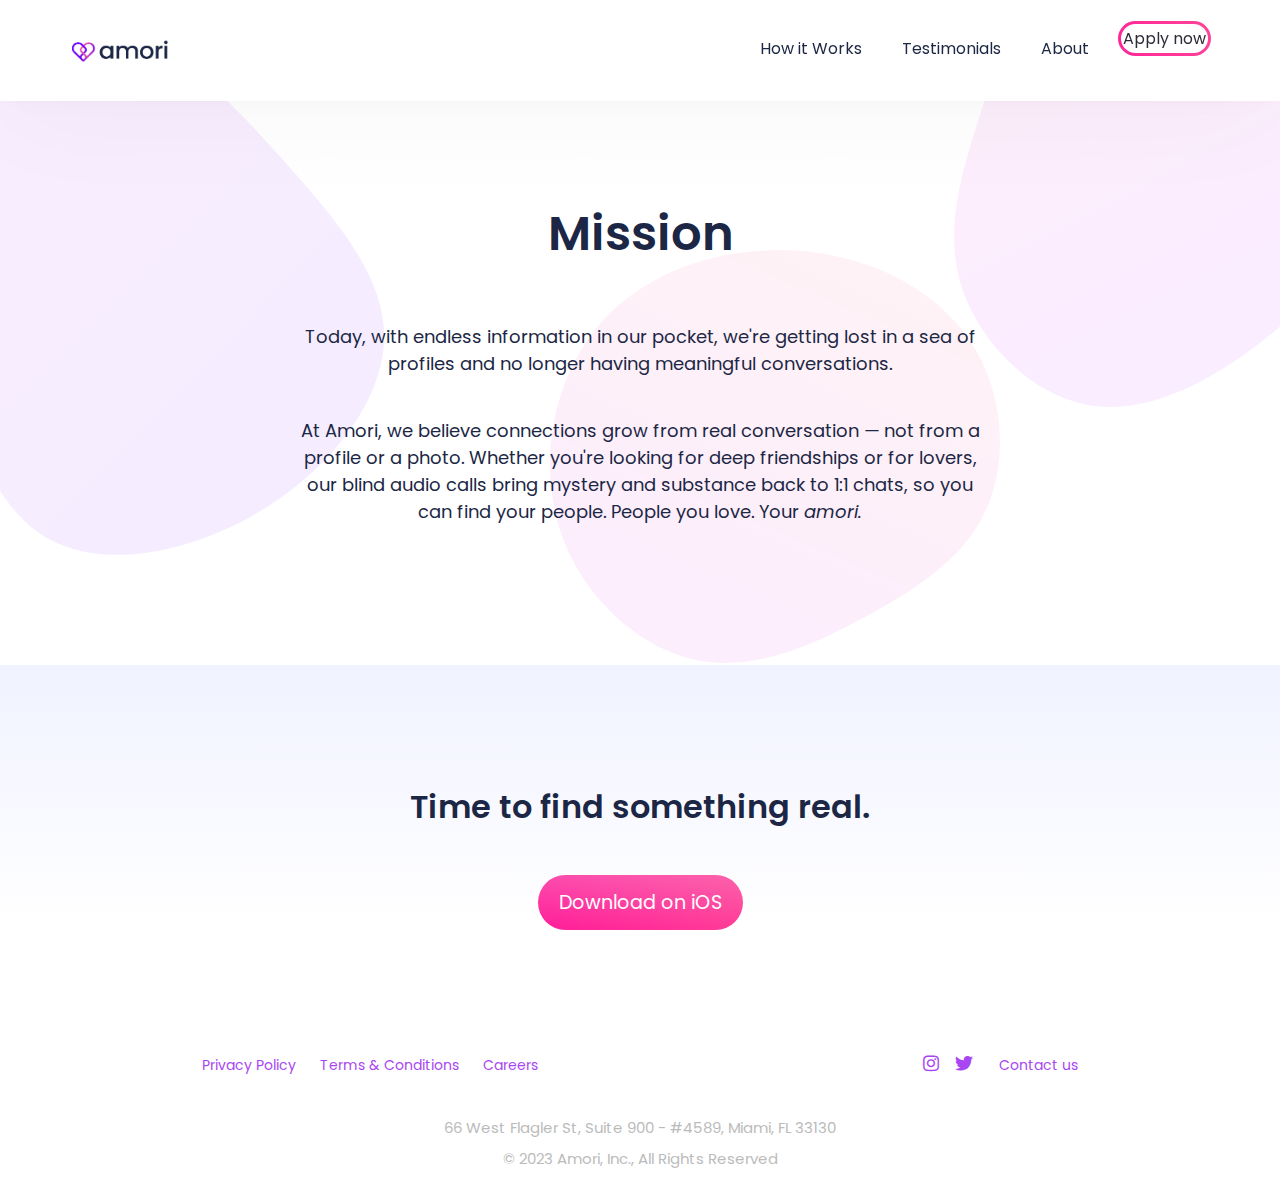
==== about.html @ 4fa2c992 "intern website start" ====
<!DOCTYPE html>
<html lang="en">

<head>
    <meta charset="UTF-8">
    <meta name="viewport" content="width=device-width, minimum-scale=1.0">

    <title>Amori &#124; 1:1 Audio Chat for Friends &amp; Dating</title>
    <meta name="keywords" content="Dating, app, relationships, chat, 1:1, friends, calls, blind date, love, date">
    <meta name="description"
        content="Amori is a blind dating experiment to help you form genuine romantic connections." />

    <meta name="image" property="og:image" content="img/opengraph.png">

    <meta name="viewport" content="width=device-width, initial-scale=1, shrink-to-fit=no">

    <!-- favicon -->
    <link rel="apple-touch-icon" sizes="180x180" href="/apple-touch-icon.png">
    <link rel="icon" type="image/png" sizes="32x32" href="/favicon-32x32.png">
    <link rel="icon" type="image/png" sizes="16x16" href="/favicon-16x16.png">
    <link rel="manifest" href="/site.webmanifest">
    <link rel="mask-icon" href="/safari-pinned-tab.svg" color="#5bbad5">
    <meta name="msapplication-TileColor" content="#9f00a7">
    <meta name="theme-color" content="#ffffff">

    <!-- font -->
    <link rel="preconnect" href="https://fonts.gstatic.com">
    <link href="https://fonts.googleapis.com/css2?family=Poppins:wght@400;500;600&display=swap" rel="stylesheet">
    <link rel="stylesheet" href="icofont/icofont.min.css">

    <!-- fa -->
    <link href="css/all.css" rel="stylesheet">
    <!--load all styles -->

    <!-- bootstrap -->

    <link rel="stylesheet" href="https://stackpath.bootstrapcdn.com/bootstrap/4.3.1/css/bootstrap.min.css"
        integrity="sha384-ggOyR0iXCbMQv3Xipma34MD+dH/1fQ784/j6cY/iJTQUOhcWr7x9JvoRxT2MZw1T" crossorigin="anonymous">

    <!-- css -->
    <link rel="stylesheet" type="text/css" href="css/style.css">
</head>

<body>

    <div class="main-container">

        <div class="blob-container">

            <div class="blobs">
                <img id="blob1" src="img/blob1.svg">
                <img id="blob2" src="img/blob2.svg">
                <img id="blob3" src="img/blob3.svg">
            </div>
        </div>

        <div class="main-content">

            <!-- nav bar -->
            <nav id="menu" class="navbar fixed-top navbar-expand-md navbar-light">
                <a class="navbar-brand" href="../index.html">
                    <img src="img/logo2.png" width="100" class="d-inline-block align-top" alt="">
                </a>
                <button id="nav-hamburger" class="navbar-toggler" type="button" data-toggle="collapse"
                    data-target="#navbarNav" aria-controls="navbarNav" aria-expanded="false"
                    aria-label="Toggle navigation">
                    <span class="navbar-toggler-icon"></span>
                </button>
                <div class="collapse navbar-collapse " id="navbarNav">
                    <ul class="navbar-nav ml-auto">
                        <li class="nav-item">
                            <a class="nav-link" href="../#how">How it Works</a>
                        </li>

                        <li class="nav-item">
                            <a class="nav-link" href="../#testimonials">Testimonials</a>
                        </li>

                        <li class="nav-item">
                            <a class="nav-link" href="about.html">About</a>
                        </li>


                        <li class="apply">
                            <a href="https://8b007oi46lq.typeform.com/to/jXLiyEuM"
                                class="app-link">
                                <div class="app-store">
                                    <p class="app-store-content">Apply now
                                    </p>

                                </div>
                            </a>
                        </li>

                    </ul>
                </div>
            </nav>
            <!-- end of nav bar -->

            <div id="mission-header">
                <h1>Mission</h1>
                <p>
                    Today, with endless information in our pocket, we're getting lost in a sea of profiles and no longer
                    having meaningful conversations.
                </p>
                <p>
                    At Amori, we believe connections grow from real conversation &mdash; not from a profile or a photo.
                    Whether you're looking for deep friendships or for lovers, our
                    blind
                    audio calls bring mystery and substance back to 1:1 chats, so you can find your people. People you
                    love. Your <span class="italic">amori.</span>
                </p>


            </div> <!-- end of header section-->

        </div> <!-- end of content wrap -->

        <!-- Begin Mailchimp Signup Form -->
        <div id="mission">


            <h3>Time to find something real.</h3>

            <div class="mission-download">
                <a href="https://apps.apple.com/us/app/amori-blind-audio-calls/id1552334356" class="app-link1">
                    <div class="app-store1">
                        <p class="app-store-content1">Download on iOS
                        </p>

                    </div>
                </a>
            </div>



        </div> <!-- end of mail -->




        <!-- footer-->
        <footer id="footer-links">

            <div class="footer-left">
                <a href="https://amori.app/privacy.html" target="_blank" id="privacy">Privacy Policy</a>
                <a href="https://amori.app/terms.html" target="_blank" id="terms">Terms &amp; Conditions</a>
                <a href="https://amori.app/careers.html" target="_blank" id="careers">Careers</a>
            </div>
    
            <div class="footer-right">
                <a href="https://www.instagram.com/amori.app/" target="_blank">
                    <i class="fab fa-instagram"></i>
                </a>
                <a href="https://twitter.com/joinamori" target="_blank">
                    <i class="fab fa-twitter"></i>
                </a>
                <a href="https://amori.app/contact.html" target="_blank" id="contact">Contact us</a>
            </div>
    
        </footer>
        <footer id="copyright">
            <p>66 West Flagler St, Suite 900 - #4589, Miami, FL 33130</p>
            <p>&copy; 2023 Amori, Inc., All Rights Reserved</p>

        </footer> <!-- end of footer-->


    </div> <!-- end of main container -->






    <!-- bootstrap -->
    <script src="https://code.jquery.com/jquery-3.3.1.slim.min.js"
        integrity="sha384-q8i/X+965DzO0rT7abK41JStQIAqVgRVzpbzo5smXKp4YfRvH+8abtTE1Pi6jizo"
        crossorigin="anonymous"></script>
    <script src="https://cdnjs.cloudflare.com/ajax/libs/popper.js/1.14.7/umd/popper.min.js"
        integrity="sha384-UO2eT0CpHqdSJQ6hJty5KVphtPhzWj9WO1clHTMGa3JDZwrnQq4sF86dIHNDz0W1"
        crossorigin="anonymous"></script>
    <script src="https://stackpath.bootstrapcdn.com/bootstrap/4.3.1/js/bootstrap.min.js"
        integrity="sha384-JjSmVgyd0p3pXB1rRibZUAYoIIy6OrQ6VrjIEaFf/nJGzIxFDsf4x0xIM+B07jRM"
        crossorigin="anonymous"></script>
</body>

</html>
---- css/style.css ----
html, body, div, span, applet, object, iframe, h1, h2, h3, h4, h5, h6, p, blockquote, pre, a, abbr, acronym, address, big, cite, code, del, em, img, ins, kbd, q, s, samp, small, strike, strong, sub, sup, tt, var, b, u, i, center, dl, dt, dd, ol, ul, li, fieldset, form, label, legend, table, caption, tbody, tfoot, thead, tr, th, td, article, aside, canvas, details, embed, figure, figcaption, footer, header, menu, nav, output, section, summary, time, mark, audio, video {
    margin: 0;
    padding: 0;
    border: 0;
    font-size: 100%;
    font: inherit;
  }

html {
    scroll-behavior: smooth;
}

:root {
    --main-text-color: #1C2745;
    --main-accent-color: #A946F3;
  }

* {
    box-sizing: border-box;
}

body {
    font-family: Poppins, Helvetica, Arial, sans-serif;
    color: var(--main-text-color);
    font-size: 12px;
}

h1 {
    font-weight: 600;
    font-size: 4em;
    line-height: 1.4em;
    margin-bottom: 56px;
}

.highlight {
    color: var(--main-accent-color);
    overflow: hidden; /* Ensures the content is not revealed until the animation */
    border-right: .12em solid #A946F3; /* The typwriter cursor */
    white-space: nowrap; /* Keeps the content on a single line */
    margin: 0 auto; /* Gives that scrolling effect as the typing happens */
    letter-spacing: 0.01em; /* Adjust as needed */
    animation: 
      typing 3.5s steps(40, end),
      blink-caret .75s step-end infinite;
}

  
  /* The typewriter cursor effect */
  @keyframes blink-caret {
    from, to { border-color: transparent }
    50% { border-color: #A946F3; }
}

.highlight::before {
    content: "Deeper";
    animation: animate infinite 8s;
    padding-left: 10px;
}

.italic {
    font-style: italic;
}

@keyframes animate {

    3% { content: "D"; } 6% { content: "De"; } 9% { content: "Dee"; } 12% { content: "Deep" } 15% { content: "Deepe" } 18% { content: "Deeper" }
    28% { content: "Deeper"; } 29% { content: "Deepe"; } 30% { content: "Deep"; } 31% { content: "De" } 32% { content: "" }

    36% { content: "M"; } 38% { content: "Me"; } 40% { content: "Mea"; } 42% { content: "Mean" } 44% { content: "Meani" } 46% { content: "Meanin" } 48% { content: "Meaning" } 50% { content: "Meaningf" } 52% { content: "Meaningfu" } 54% { content: "Meaningful" }
    64% { content: "Meaningful"; } 65% { content: "Meaningfu"; } 66% { content: "Meaning" } 67% { content: "Meanin" } 68% { content: "Mea" } 69% { content: "M" } 70% { content: "" }

    74% { content: "R"; } 77% { content: "Re"; } 80% { content: "Rea"; } 83% { content: "Real" }
    96% { content: "Real"; } 97% { content: "Rea"; } 98% { content: "Re"; } 99% { content: "R" } 100% { content: "" }

}


h2 {
    font-weight: 600;
    font-size: 3em;
    line-height: 1.4em;
    text-align: center;
    margin-bottom: 80px;
}

h3 {
    font-weight: 600;
    font-size: 2rem;
    line-height: 1.4em;
    margin-bottom: 48px;
}

p {
    font-size: 1.5em
}

a,
a:hover {
    text-decoration: none;
}

.main-container {
    margin: 0 auto;
    overflow-x: hidden;
}

.main-content {
    margin: 0 auto;
    max-width: 1200px;
    padding: 0 40px;
    padding-top: 200px;
    padding-bottom: 100px;
}

#header {
    display: flex;
   /* grid-template-columns: minmax(200px, 440px) 1fr;*/
   justify-content: space-between;
    grid-column-gap: 40px;
    margin-bottom: 120px;
}

#header h1 {
    max-width: 440px;
}

.header-img {
    max-width: 550px;
}

#logo {
    max-width: 180px;
    margin-bottom: 40px;
}

/* nav */
#menu {
    box-shadow:
  0 0.4px 5.4px rgba(0, 0, 0, 0.014),
  0 1px 15px rgba(0, 0, 0, 0.02),
  0 2.4px 36.2px rgba(0, 0, 0, 0.026),
  0 8px 120px rgba(0, 0, 0, 0.04)
;
    background-color: #ffffff;
    padding: 24px 72px;
    margin-bottom: 88px;
}

.navbar-brand img {
    height: 100%;
}


.navbar-collapse .nav-link {
    padding-bottom: 16px;
}

.navbar-light .navbar-nav .nav-link,.navbar-light .navbar-nav .nav-link:hover  {
    color: var(--main-text-color);
    margin-right: 24px;
    font-size: 16px;
    padding-top: 4px;
}


.nav-link {
    padding: 0;
    margin-top: 8px;
}

li {
    list-style-type: none;
}



/* app button */
.app-link, 
.app-link1 {
    display: block;
    margin: 0 auto;
    text-decoration: none;
}


.download div, 
.mission-download div {
    padding: 8px;
    padding-right: 16px;
    padding-left: 16px;
}

.app-link:hover,
.app-link1:hover {
    text-decoration: none;
}

.mission-download {
    display: flex;
    
}

.apply-button {
    box-sizing: border-box;
    background-color: white;
    color: #2D2B36;
    border: solid 2px transparent;
    border-radius: 50px;
    padding: inherit;
    position: relative;
    transition: 0.3s;
}

.apply-button::before {
    content: '';
    position: absolute;
    top: 0;
    right: 0;
    bottom: 0;
    left: 0;
    z-index: -1;
    margin: -5px;
    border-radius: inherit;
    background-image: linear-gradient(76deg, #B143F6, #884FE5);
    background-size: 800% 800%;
    -webkit-animation: gradient 16s ease infinite;
    animation: gradient 16s ease infinite alternate;
}

.apply-button:hover {
    background-color: transparent;
    color: white;
    font-color: white;
}


.apply-button-content{
    font-size: 1rem;
    color: #884FE5;
}


.app-store,
.app-store1 {
    box-sizing: border-box;
    background-color: white;
    color: #2D2B36;
    border: solid 2px transparent;
    border-radius: 50px;
    /* width: 200px; */
    padding: inherit;
    position: relative;
    transition: 0.3s;
}

.app-store1 {
    /* width: 235px;*/
    width: fit-content;
}


.app-store::before,
.app-store1::before {
    content: '';
    position: absolute;
    top: 0;
    right: 0;
    bottom: 0;
    left: 0;
    z-index: -1;
    margin: -5px;
    border-radius: inherit;
    background-image: linear-gradient(76deg, #ff129b, #ff6493, #8727ff, #d427ff);
    background-size: 800% 800%;
    -webkit-animation: gradient 16s ease infinite;
    animation: gradient 16s ease infinite alternate;
}

.app-store:hover, 
.app-store1 {
    background-color: transparent;
    color: white;
}


.app-store-content{
    font-size: 1rem;
    margin: 0px;
}

.app-store-content1 {
    font-size: 1.2rem;
    margin: 0px;
}

.apple-store {
    font-size: 1.2em
}

/* how it works */
#how {
    padding-top: 156px;
    margin-top: -100px;
    margin-bottom: 64px;
    text-align: center;
}

.step-left,
.step-right {
    display: inline-grid;
    margin: auto;
    margin-bottom: 144px;
    grid-template-columns: 500px 1fr;
    grid-column-gap: 56px;
    text-align: left;
}
.step-right {
    grid-template-columns: 1fr 500px;
}
#step1 {
    max-width: 280px;
}

#step2 {
    max-width: 460px;
}

#step3 {
    max-width: 400px;
}

#step4 {
    max-width: 350px;
}

#step5 {
    max-width: 450px;
}

.stepname {
    margin-top: 40px;
    display: grid;
    grid-template-columns: max-content 1fr;
    font-size: 2em;
    font-weight: 600;
}

.stepnumber {
    color: #ffffff;
    background-color: var(--main-accent-color);
    width: 56px;
    height: 56px;
    border-radius: 100%;
    text-align: center;
    padding-top: 10px;
    margin-right: 24px;
}

.steptext {
    margin-top: 8px;
}

.stepdescription {
    font-size: 1.5em;
    font-weight: 400;
    margin-top: 16px;
    margin-left: 80px;
}

#full-width-image {
    height: auto;
    width: 100%; 
}

/* mission description */
#mission-description {
    padding-top: 156px;
    padding-bottom: 80px;
    margin-top: -100px;
    background-color: #F0F2FF;
}

#description-grid {
    max-width: 1100px;
    margin: auto;
    display: flex;
    flex-flow: row wrap;
    justify-content: space-around;
    text-align: left;
    grid-row-gap: 30px;
    
}

#mission-title {
    font-size: 4em;
    margin-top: 0px;
    margin-bottom: 20px;
    text-align: left;
}

.description-cell {
    max-width: 500px;
    margin-top: 0px;
}


/* mail */
#mail, #mission {
    margin: auto;
    padding-top: 120px;
    width: 100%;
    background: rgb(240,242,255);
    background: linear-gradient(0deg, rgba(240,242,255,0) 0%, rgba(240,242,255,1) 100%);
    text-align: center;
}

#sub-grid {
    display: flex;
    justify-content: center;
    align-items: center;
    grid-column-gap: 32px;
}

.mc-field-group input {
    width: 300px;
    height: 50px;
    border-radius: 100px;
    border: solid 1px #EBEFF4;
    padding-left: 16px;
    color: #626E81;
    box-shadow:
  0 0.5px 1.9px rgba(62, 74, 100, 0.028),
  0 1.8px 6.5px rgba(62, 74, 100, 0.042),
  0 8px 29px rgba(62, 74, 100, 0.07)
;

}

#mc-embedded-subscribe {
    font-size: 1.4em;
    width: 160px;
    height: 50px;
    -webkit-appearance: none;
    background-image: linear-gradient(76deg, #ff129b, #ff6493, #8727ff, #d427ff);
    background-size: 800% 800%;
    -webkit-animation: gradient 16s ease infinite;
    animation: gradient 16s ease infinite alternate;
    background-color: none;
    color: #ffffff;
    border: none;
    border-radius: 100px;
}

/* qr code section */
#qr {
    display: grid;
    grid-template-columns: 1fr 1fr;
    grid-column-gap: 16px;
    max-width: 1200px;
    margin: 0 auto;
}

#qr .qr-text {
    justify-self: end;
    align-self: center;
    text-align: left;

}

#qr .qr-text .scan{

    justify-self: end;
    font-size: 4em;
    font-weight: 700;
    max-width: 200px;
    background: -webkit-linear-gradient(70deg, #ff129b, #8727ff);
    -webkit-background-clip: text;
    -webkit-text-fill-color: transparent;
    line-height: 1.2em;
}

#qr .qr-text .scan span {
    text-size: 0.9em;
    background: none;
    color: black;
    -webkit-background-clip: none;
    -webkit-text-fill-color: #ffffff;
}

#qr .code {
    max-width: 200px;

}

/* mission page */
#mission-header {
    text-align: center;
    max-width: 800px;
    margin: auto;

}

#mission-header p {
    margin-bottom: 40px;
    padding: 0 56px;
}

/* careers page */

#careers-menu {
    box-shadow: none;
    background-color: #ffffff;
    padding: 24px 72px;
    margin-bottom: px;
}

.careers-container {
    font-size: 18px;
    margin-bottom: 64px;
}
.careers-content {
    margin: 0 auto;
    max-width: 1200px;
    padding: 0 40px;
    padding-top: 120px;
    padding-bottom: 100px;
}


#careers-header {
    text-align: center;
    max-width: 800px;
    margin: auto;
    margin-bottom: 24px;
}

.careers-subhead {
    margin-bottom: 16px;
}

.position-name {
    font-weight: 500;;
    font-size: 1.2em;
    text-decoration: underline;
    color: var(--main-accent-color)
}
.position-location {
    font-size: 18px;
}

.position-apply {
    border: 3px solid;
    border-color: var(--main-accent-color);
    padding: 12px 24px;
    border-radius: 100px;
    color: var(--main-accent-color);
    font-size: 1.2em;
    line-height: 1.6em;
    font-weight: 500;
}

.position-apply:hover {
    border: 3px solid;
    background-color: var(--main-accent-color);
    border-color: var(--main-accent-color);
    color: #ffffff;
    transition-duration: 0.2s;;
}

.position-info {
    text-align: left;

}

.position-container {
    display: flex;
    justify-content: space-between;
    margin-bottom: 32px;
}

@media only screen and (max-width: 900px) {
    #careers-header {
        font-size: 40px;
        text-align: center;
        max-width: 800px;
        margin: auto;
        margin-bottom: 24px;
    }

    .position-container {
        display: flex;
        flex-direction: column;
        
    }
    .position-apply {
        display: none;
        font-size: 16px;
        line-height: 16px;
        padding: 8px 20px;
        margin-top: 12px;
        width: fit-content;
    }
}


/* contact page */

form {
    text-align: center;
    margin: auto;
    margin-bottom: 80px;
}
form input {
    margin-bottom: 32px;
    border: solid 1px #e6e6e6;
    padding: 4px;
    border-radius: 4px;
    font-family: Poppins;
    font-size: 1rem;
    margin-top: 8px;
}

input {
    z-index: 1;
}

form textarea {
    width: 300px;
    padding: 10px 15px;
    border: solid 1px #e6e6e6;
    border-radius: 4px;
    font-family: Poppins;
    font-size: 0.9em;
    margin-top: 8px;
}

.submit-button {
    margin-top: 16px;
    width: 120px;
    border: none;
    color: #fff;
    border-radius: 80px;
    padding: 8px 0;
    background-image: linear-gradient(76deg, #ff129b, #ff6493, #8727ff, #d427ff);
    background-size: 800% 800%;
    -webkit-animation: gradient 16s ease infinite;
    animation: gradient 16s ease infinite alternate;
    cursor: pointer;

}

/* legal */

#privacy-policy,
#terms-conditions {
    padding: 0px 8px;
    text-align: left;
    line-height: 2.4em;
    margin-bottom: 100px;
}
#privacy-policy h2, 
#terms-conditions h2 {
    font-size: 1.8em;
    margin-top: 25px;
    margin-bottom: 20px;
    text-align: left;
}
#privacy-policy h3,
#terms-conditions h3 {
    font-size: 1.4em;
    font-weight: 500;
    margin-bottom: 15px;
    text-align: left;
}
#privacy-policy h4,
#terms-conditions h4 {
    font-size: 1.2em;
    font-weight: 500;
    margin-bottom: 15px;
    text-align: left;
}
#privacy-policy p,
#terms-conditions p {
    font-size: 1em;
    margin-bottom: 15px;
    text-align: left;
}
#privacy-policy ul li, 
#terms-conditions ul li {
    margin-top: 10px;
    text-align: left;

    list-style-type: circle;
}
#privacy-policy ul,
#terms-conditions ul {
    margin-bottom: 15px;
    margin-left: 35px;
    text-align: left;
}
#privacy-policy a,
#terms-conditions a {
    color: var(--main-accent-color);
    text-align: left;
}


/* footer */
#footer-links {
    padding-top: 120px;
    width: 70%;
    margin: auto;
    display: flex;
    justify-content: space-between;
    margin-bottom: 32px;
    font-size: 14px;
}

.footer-left {
    text-align: left;
    max-width: 50vw;
}


.footer-right {
    text-align: right;
    max-width: 50vw;
}

.fab {
    font-size: 18px;
    padding-right: 12px;
    color: var(--main-accent-color);
}

#copyright {
    text-align: center;
    color: #bbbbbb;
    font-size: 10px;
    padding-bottom: 24px;
}

#copyright p {
    padding-bottom: 8px;
}



#privacy,
#terms,
#careers {
    display: inline-block;
    text-align: left;
    float: none;
    padding: 8px 10px;
    color: var(--main-accent-color);
}

#contact {
    display: inline-block;
    text-align: right;
    float: none;
    padding: 8px 10px;
    color: var(--main-accent-color);
}

/* blob code */
.blob-container {
    position: relative;
    margin: 0px;
    padding: 0px;
    z-index: -100;
}

.blobs {
    position: absolute;
    height: 100vh;
    width: 100%;
}

#blob1,
#blob2,
#blob3 {
    position: absolute;
    z-index: -1;
    opacity: 0.08;
}
#blob1 {
    width: 450px;
    top: 250px;
    left: 550px;
    animation: blobMove1 100s ease-in-out infinite;
}
#blob2 {
    width: 600px;
    top: -180px;
    right: -190px;
    animation: blobMove2 115s ease-in-out infinite;
}
#blob3 {
    width: 475px;
    top: 25px;
    left: -80px;
    animation: blobMove3 125s ease-in-out infinite;
}
/* animations */

@keyframes blobMove1 {
    0% {
        transform: scale(1) translate(10px, -20px);
    }
    38% {
        transform: scale(0.8, 1) translate(10vw, 7vh) rotate(160deg);
    }
    40% {
        transform: scale(0.8, 1) translate(10vw, 7vh) rotate(160deg);
    }
    88% {
        transform: scale(1.2) translate(10vw, 2vh) rotate(-50deg);
    }
    90% {
        transform: scale(1.2) translate(10vw, 2vh) rotate(-50deg);
    }
    100% {
        transform: scale(1) translate(10px, -20px);
    }
}
@keyframes blobMove2 {
    0% {
        transform: scale(1) translate(10px, -20px);
    }
    38% {
        transform: scale(1.2, 1) translate(-10vw, 20vh) rotate(120deg);
    }
    40% {
        transform: scale(1.2, 1) translate(-10vw, 20vh) rotate(120deg);
    }
    78% {
        transform: scale(0.8) translate(0vw, 20vh) rotate(-20deg);
    }
    80% {
        transform: scale(0.8) translate(0vw, 20vh) rotate(-20deg);
    }
    100% {
        transform: scale(1) translate(10px, -20px);
    }
}
@keyframes blobMove3 {
    0% {
        transform: scale(1) translate(10px, -20px);
    }
    48% {
        transform: scale(0.9, 1) translate(16vw, 10vh) rotate(90deg);
    }
    50% {
        transform: scale(0.9, 1) translate(16vw, 10vh) rotate(90deg);
    }
    88% {
        transform: scale(1.3) translate(0vw, 10vh) rotate(-40deg);
    }
    90% {
        transform: scale(1.3) translate(0vw, 10vh) rotate(-40deg);
    }
    100% {
        transform: scale(1) translate(10px, -20px);
    }
}
/* gradient */

@-webkit-keyframes gradient {
    0% {
        background-position: 0% 50%
    }
    50% {
        background-position: 100% 50%
    }
    100% {
        background-position: 0% 50%
    }
}
@keyframes gradient {
    0% {
        background-position: 0% 50%
    }
    50% {
        background-position: 100% 50%
    }
    100% {
        background-position: 0% 50%
    }
}

@media only screen and (max-width: 900px) {
.blob-container {
        display: none;
}
body {
      font-size: 12px;
      text-align: center;
}
    .main-content {
        padding: 0 24px;
        padding-top: 200px;
    }

    .navbar-light .navbar-nav .nav-link,.navbar-light .navbar-nav .nav-link:hover  {
        margin: 12px 0;
    }

    .nav-item:first-of-type {
        margin-top: 24px;
    }

    #header {
        display: grid;
        grid-template-columns: 1fr;
        justify-items: center;
        
    }
    h1 {
        text-align: center;
        margin: auto;
         margin-bottom: 56px;
         font-size: 2.7em;
    }

    #header{
        max-width: 100%;
    }
    #header img {
        max-width: 60vw;
    }

    .header-img-section {
        margin-bottom: 64px;
        order: -1;
    }

    .app-store1 {
        margin: auto;
    }
    

    .app-link{
        max-width: 220px;
        margin: auto;
    }

    .highlight {
        position: relative;
    }

    .step-left,
    .step-right {
    grid-template-columns: 1fr;
    max-width: 600px;
    }

#step1, #step2, #step3, #step4, #step5 {
    order: -1;
    margin: auto;
    margin-top: 80px;
    max-width: 280px;
}

#step1 {
    max-width: 220px;
}

#step5 {
    max-width: 360px;
}

.stepnumber {
    width: 48px;
    height: 48px;
    padding-top: 6px;
    margin-right: 20px;
}

.stepdescription {
    margin-left: 70px;
}

#testimonials {
    padding: 0 24px;
    padding-top: 64px;
    padding-bottom: 100px;
}

.testimonial-cell {
    margin-bottom: 64px;
}

#mail {
    padding: 32px 24px;
}

#sub-grid {
    grid-column-gap: 16px;
    grid-row-gap: 0px;
    flex-wrap: wrap;
    
}

#mc-embedded-subscribe {
    font-size: 16px;
}

#qr {
    grid-template-columns: 1fr;
    grid-row-gap: 24px;
    justify-items: center;
    align-items: center;
}

#qr .qr-text {
    justify-self: center;
    text-align: center;
}

#qr .qr-text .scan{
    font-size: 3em;
    font-weight: 700;
    max-width: 250px;
    background: -webkit-linear-gradient(70deg, #ff129b, #8727ff);
    -webkit-background-clip: text;
    -webkit-text-fill-color: transparent;
    line-height: 1.2em;
}

#qr .qr-text .scan span {
    background: none;
    color: black;
    -webkit-background-clip: none;
    -webkit-text-fill-color: #ffffff;
}

#footer-links {
    width: 100%;
    display: flex;
    justify-content: center;
    margin-bottom: 32px;
}

#mission-header {
    padding-bottom: 80px;
}

#mission-header p {
    padding: 0 8px;
}

.mission-download {
    padding-bottom: 80px;
}


  }
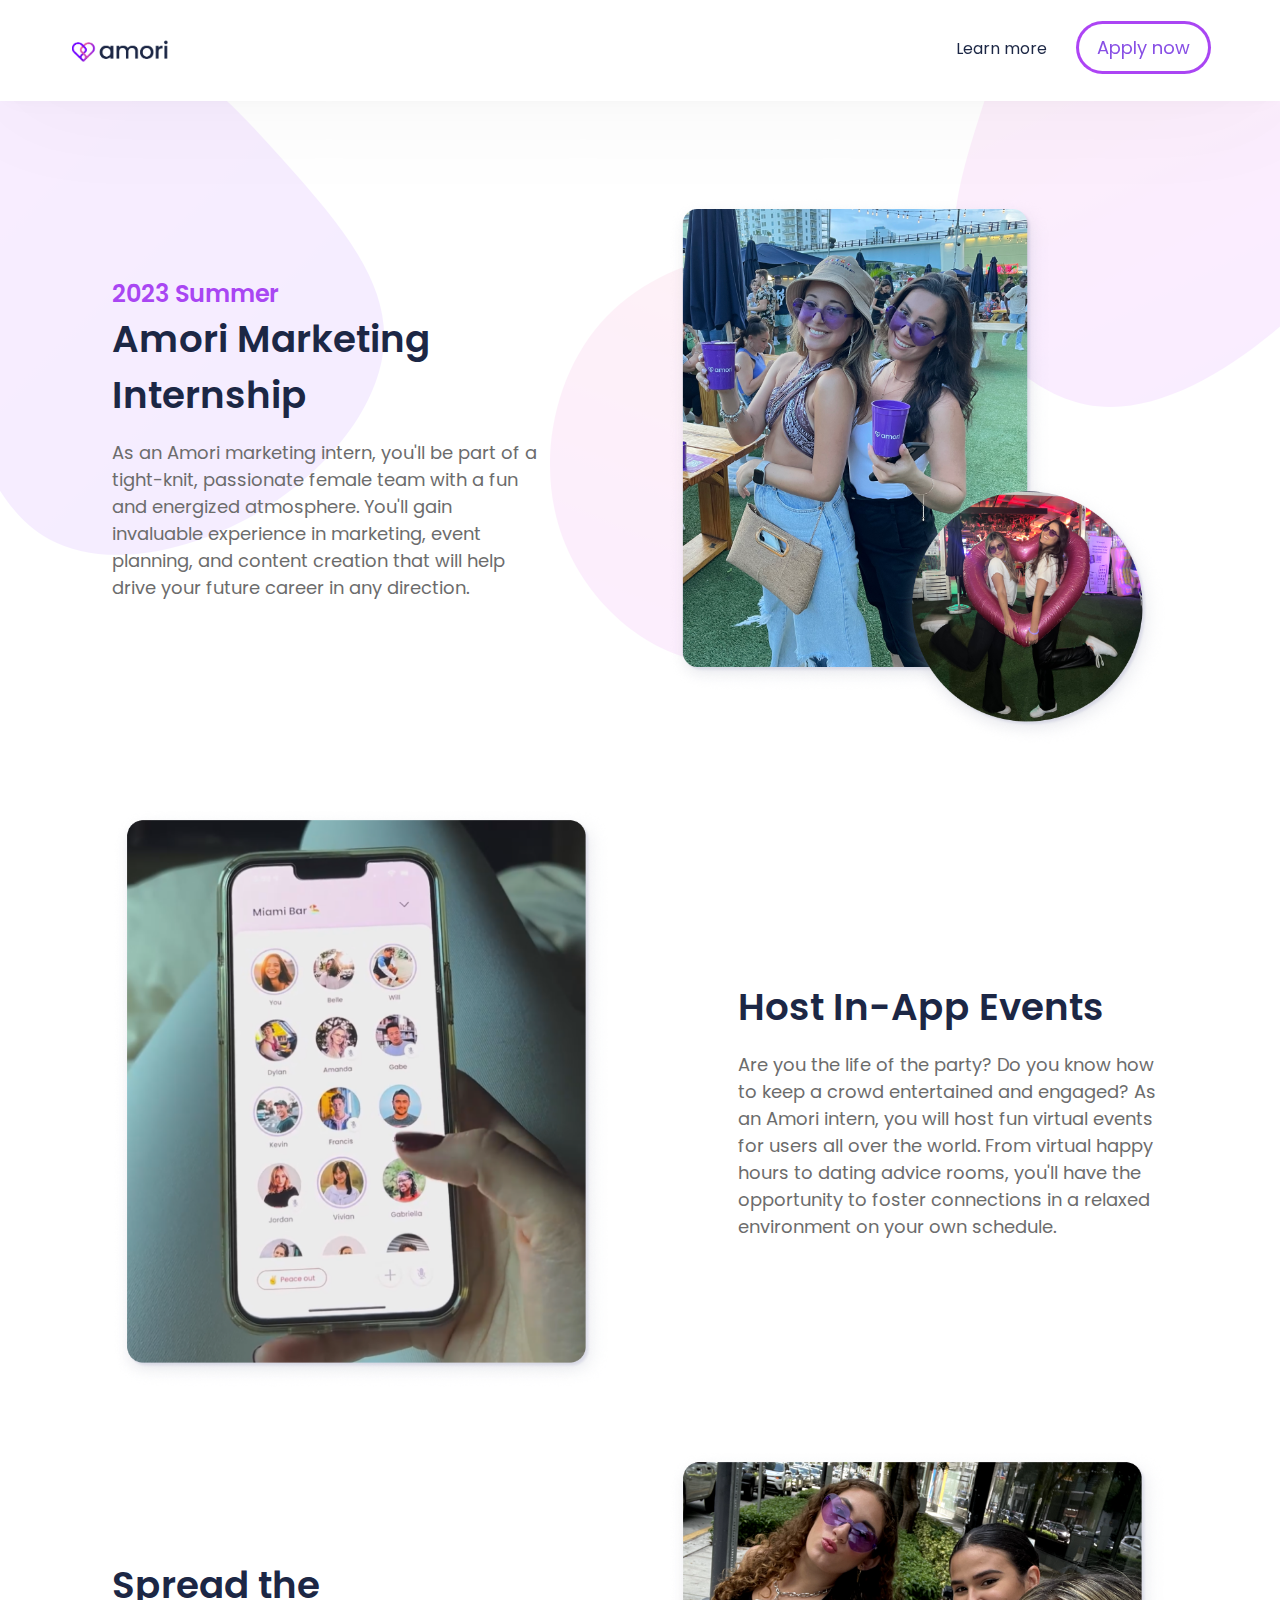
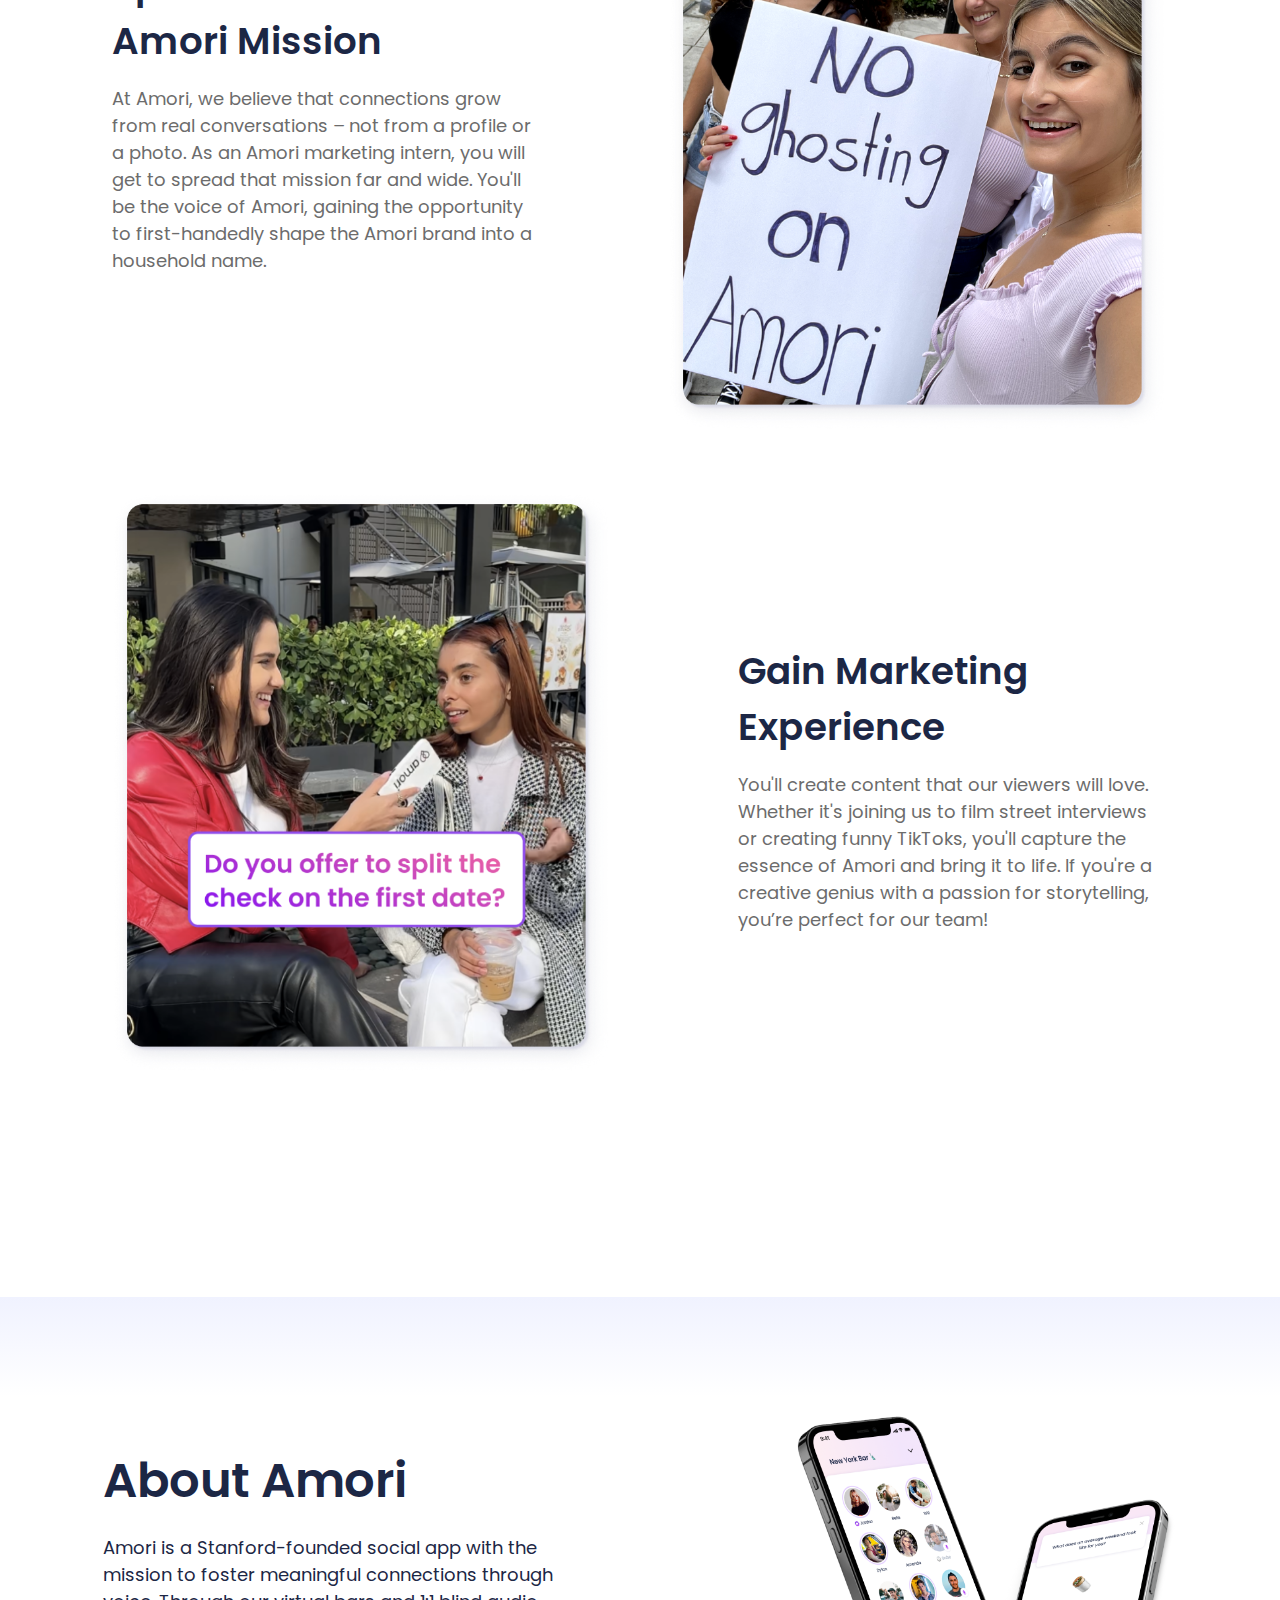
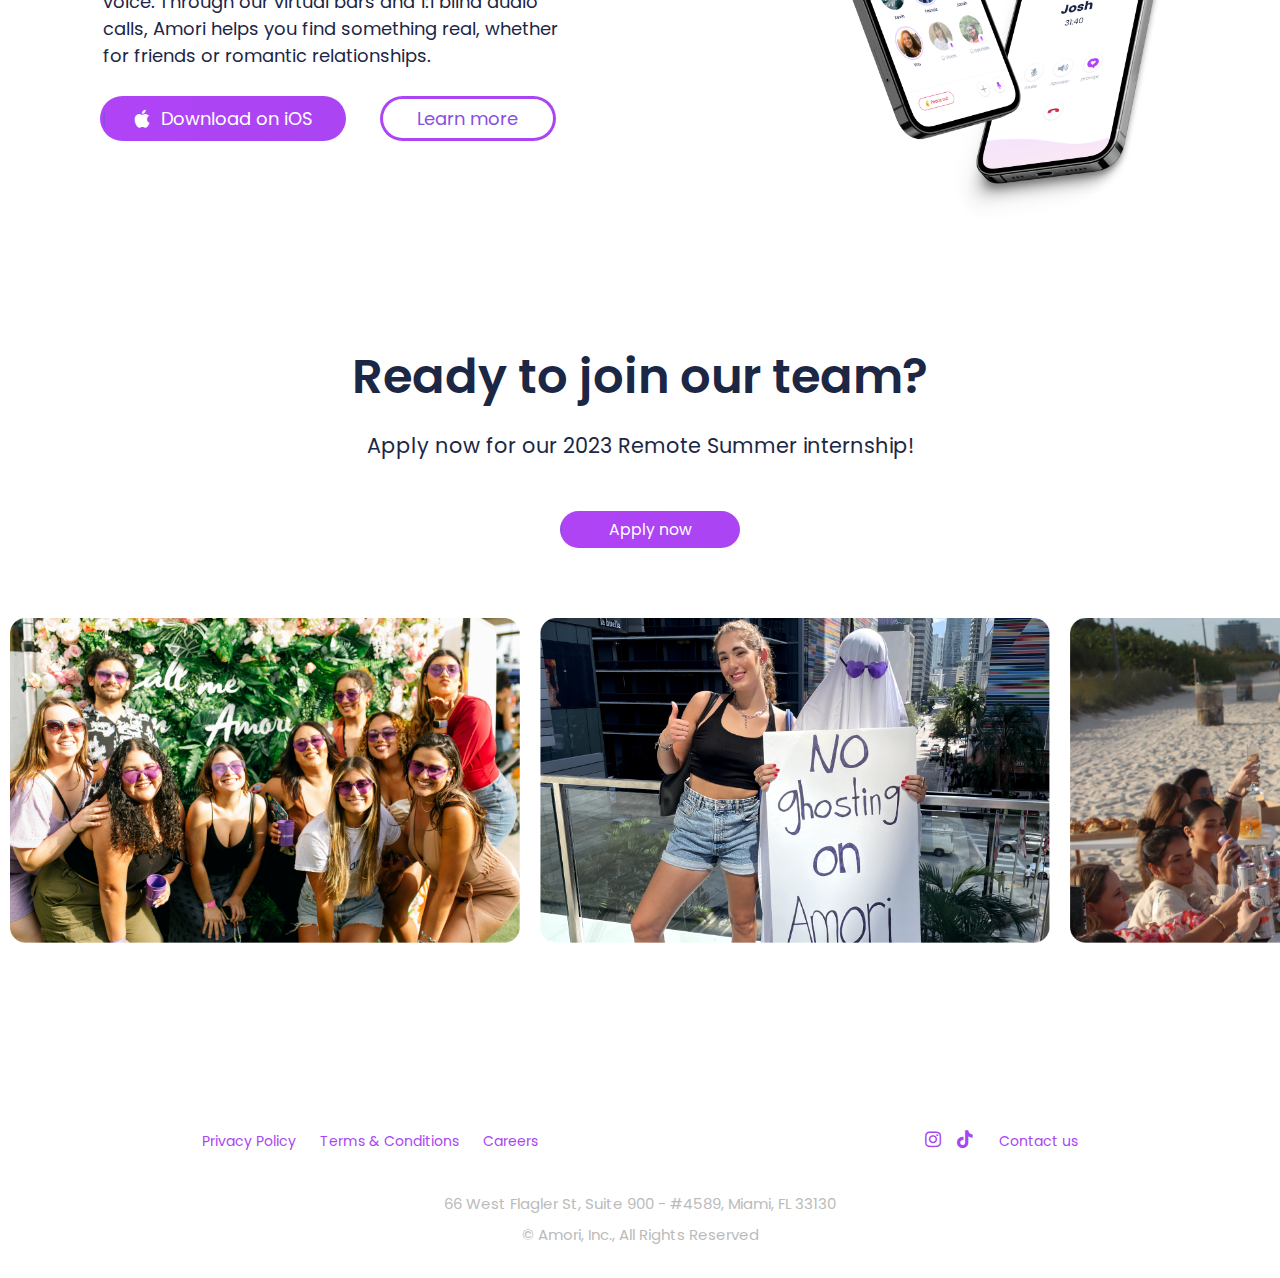
==== commit ee34664c: "intern website updated" ====
--- a/about.html
+++ b/about.html
@@ -8,7 +8,7 @@
     <title>Amori &#124; 1:1 Audio Chat for Friends &amp; Dating</title>
     <meta name="keywords" content="Dating, app, relationships, chat, 1:1, friends, calls, blind date, love, date">
     <meta name="description"
-        content="Amori is a blind dating experiment to help you form genuine romantic connections." />
+        content="Amori is an audio app for meaningful connections." />
 
     <meta name="image" property="og:image" content="img/opengraph.png">
 
@@ -57,8 +57,8 @@
         <div class="main-content">
 
             <!-- nav bar -->
-            <nav id="menu" class="navbar fixed-top navbar-expand-md navbar-light">
-                <a class="navbar-brand" href="../index.html">
+            <nav id="menu" class="navbar fixed-top navbar-expand-lg navbar-light">
+                <a class="navbar-brand" href="index.html">
                     <img src="img/logo2.png" width="100" class="d-inline-block align-top" alt="">
                 </a>
                 <button id="nav-hamburger" class="navbar-toggler" type="button" data-toggle="collapse"
@@ -69,25 +69,15 @@
                 <div class="collapse navbar-collapse " id="navbarNav">
                     <ul class="navbar-nav ml-auto">
                         <li class="nav-item">
-                            <a class="nav-link" href="../#how">How it Works</a>
+                            <a class="nav-link" href="about.html">Learn more</a>
                         </li>
 
-                        <li class="nav-item">
-                            <a class="nav-link" href="../#testimonials">Testimonials</a>
-                        </li>
-
-                        <li class="nav-item">
-                            <a class="nav-link" href="about.html">About</a>
-                        </li>
-
-
-                        <li class="apply">
-                            <a href="https://8b007oi46lq.typeform.com/to/jXLiyEuM"
+
+                        <li class="download">
+                            <a href="https://8b007oi46lq.typeform.com/to/jXLiyEuM" target="_blank" 
                                 class="app-link">
-                                <div class="app-store">
-                                    <p class="app-store-content">Apply now
-                                    </p>
-
+                                <div class="apply-button">
+                                    <p>Apply now</p>
                                 </div>
                             </a>
                         </li>
@@ -97,81 +87,176 @@
             </nav>
             <!-- end of nav bar -->
 
-            <div id="mission-header">
-                <h1>Mission</h1>
-                <p>
-                    Today, with endless information in our pocket, we're getting lost in a sea of profiles and no longer
-                    having meaningful conversations.
+
+
+            <!-- how it works section-->
+
+            <div id="how">
+                <div class="step-left">
+                    <div class="stepheader">
+                        <div class="stepname-left">
+                            <div class="purpletext">2023 Summer</div>
+                            <div class="steptext1">Amori Marketing<br>Internship</div>
+                        </div>
+
+                        <div class="stepdescription-left">As an Amori marketing intern, you'll be part of a tight-knit, passionate female team with a fun and energized atmosphere. You'll gain invaluable experience in marketing, event planning, and content creation that will help drive your future career in any direction.</div>
+
+                    </div>
+
+                    <img id="step1" src="img/about_photos/1.png">
+                </div>
+
+                <div class="step-right">
+                    <img id="step2" src="img/about_photos/2.png">
+
+                    <div class="stepheader">
+
+                        <div class="stepname-right">
+                            <div class="steptext">Host In-App Events</div>
+                        </div>
+
+                        <div class="stepdescription-right">Are you the life of the party? Do you know how to keep a crowd entertained and engaged? As an Amori intern, you will host fun virtual events for users all over the world. From virtual happy hours to dating advice rooms, you'll have the opportunity to foster connections in a relaxed environment on your own schedule.</div>
+
+                    </div>
+                </div>
+
+                <div class="step-left">
+                    <div class="stepheader">
+
+                        <div class="stepname-left">
+                            <div class="steptext">Spread the<br>Amori Mission</div>
+                        </div>
+
+                        <div class="stepdescription-left">At Amori, we believe that connections grow from real conversations – not from a profile or a photo. As an Amori marketing intern, you will get to spread that mission far and wide. You'll be the voice of Amori, gaining the opportunity to first-handedly shape the Amori brand into a household name.</div>
+
+                    </div>
+
+                    <img id="step3" src="img/about_photos/3.png">
+                </div>
+
+                <div class="step-right">
+                    <img id="step4" src="img/about_photos/4.png">
+
+                    <div class="stepheader">
+
+                        <div class="stepname-right">
+                            <div class="steptext">Gain Marketing<br>Experience</div>
+                        </div>
+
+                        <div class="stepdescription-right">You'll create content that our viewers will love. Whether it's joining us to film street interviews or creating funny TikToks, you'll capture the essence of Amori and bring it to life. If you're a creative genius with a passion for storytelling, you’re perfect for our team!</div>
+
+                    </div>
+                </div>
+
+            </div>
+
+            <!-- testimonials section -->
+
+            <!-- end of testimonial section-->
+        </div> <!-- end of content wrap -->
+
+
+        <!-- Begin Mailchimp Signup Form -->
+
+        <div id="about-amori-div"> </div>
+    </div>
+        <div id="about-amori-grid">
+            <div class="description-cell" id="about-amori-cell">
+                <h2 id="mission-title">
+                    About Amori
+                </h2>
+
+                <p class="testimonial-desc">
+                    Amori is a Stanford-founded social app with the mission to foster meaningful connections through voice. Through our virtual bars and 1:1 blind audio calls, Amori helps you find something real, whether for friends or romantic relationships.
                 </p>
-                <p>
-                    At Amori, we believe connections grow from real conversation &mdash; not from a profile or a photo.
-                    Whether you're looking for deep friendships or for lovers, our
-                    blind
-                    audio calls bring mystery and substance back to 1:1 chats, so you can find your people. People you
-                    love. Your <span class="italic">amori.</span>
-                </p>
-
-
-            </div> <!-- end of header section-->
-
-        </div> <!-- end of content wrap -->
-
-        <!-- Begin Mailchimp Signup Form -->
-        <div id="mission">
-
-
-            <h3>Time to find something real.</h3>
-
-            <div class="mission-download">
-                <a href="https://apps.apple.com/us/app/amori-blind-audio-calls/id1552334356" class="app-link1">
-                    <div class="app-store1">
-                        <p class="app-store-content1">Download on iOS
-                        </p>
-
-                    </div>
-                </a>
-            </div>
-
-
-
-        </div> <!-- end of mail -->
-
-
-
-
-        <!-- footer-->
-        <footer id="footer-links">
-
-            <div class="footer-left">
-                <a href="https://amori.app/privacy.html" target="_blank" id="privacy">Privacy Policy</a>
-                <a href="https://amori.app/terms.html" target="_blank" id="terms">Terms &amp; Conditions</a>
-                <a href="https://amori.app/careers.html" target="_blank" id="careers">Careers</a>
-            </div>
+
+                <div id="about-amori-button-container">
+                    <a href="https://apps.apple.com/us/app/amori-blind-audio-calls/id1552334356" target="_blank">
+                        <div class="apply-button" id="download-button-about-amori">
+                            <p class="app-store-content1">Download on iOS</p>
+                        </div>
+                    </a>
+                    <a href="https://amori.app" target="_blank">
+                        <div class="apply-button" id="learn-button-about-amori" href="https://amori.app">
+                            <p>Learn more</p>
+                        </div>
+                    </a>
+                </div>
+
+            </div>
+
+            <div class="description-cell" id="iphones-vertical-cell">
+
+                <img src="img/iphones_vertical1.png" id="iphones-vertical">
+
+            </div>
+        </div>
+
+    <div id="main-header">
+        <h1 id="join-text">Ready to join our team?</h1>
+        <p id="apply-text">Apply now for our 2023 Remote Summer internship!</p>
+        <div id="main-header-button-container-about-pg">
+        <a href="https://8b007oi46lq.typeform.com/to/jXLiyEuM" target="_blank">
+            <div id="apply-button-filled-purple" href="https://8b007oi46lq.typeform.com/to/jXLiyEuM">
+                <p>Apply now</p>
+            </div>
+        </a>
+        </div>
+    </div>
     
-            <div class="footer-right">
-                <a href="https://www.instagram.com/amori.app/" target="_blank">
-                    <i class="fab fa-instagram"></i>
-                </a>
-                <a href="https://twitter.com/joinamori" target="_blank">
-                    <i class="fab fa-twitter"></i>
-                </a>
-                <a href="https://amori.app/contact.html" target="_blank" id="contact">Contact us</a>
-            </div>
-    
-        </footer>
-        <footer id="copyright">
-            <p>66 West Flagler St, Suite 900 - #4589, Miami, FL 33130</p>
-            <p>&copy; 2023 Amori, Inc., All Rights Reserved</p>
-
-        </footer> <!-- end of footer-->
+    <div id="header">
+
+        <!-- start of carousel -->
+
+              <div class="carousel">
+                <div class="slide-container">
+                  <img src="img/carousel_photos/1.png" alt="image1" class="slide">
+                  <img src="img/carousel_photos/2.png" alt="image2" class="slide">
+                  <img src="img/carousel_photos/3.png" alt="image3" class="slide">
+                  <img src="img/carousel_photos/4.png" alt="image4" class="slide">
+                  <img src="img/carousel_photos/5.png" alt="image5" class="slide">
+                  <img src="img/carousel_photos/1.png" alt="image1" class="slide">
+                  <img src="img/carousel_photos/2.png" alt="image2" class="slide">
+                  <img src="img/carousel_photos/3.png" alt="image3" class="slide">
+                  <img src="img/carousel_photos/4.png" alt="image4" class="slide">
+                  <img src="img/carousel_photos/5.png" alt="image5" class="slide">
+                </div>
+              </div>
+
+        <!-- end of carousel-->
+
+    </div> <!-- end of header section-->
+
+    <!-- footer-->
+    <footer id="footer-links">
+
+        <div class="footer-left">
+            <a href="https://amori.app/privacy.html" target="_blank" id="privacy">Privacy Policy</a>
+            <a href="https://amori.app/terms.html" target="_blank" id="terms">Terms &amp; Conditions</a>
+            <a href="https://amori.app/careers.html" target="_blank" id="careers">Careers</a>
+        </div>
+
+        <div class="footer-right">
+            <a href="https://www.instagram.com/amori.app/" target="_blank">
+                <i class="fab fa-instagram"></i>
+            </a>
+            <a href="https://tiktok.com/@letstalkamori" target="_blank">
+                <i class="fab fa-tiktok"></i>
+            </a>
+            <a href="https://amori.app/contact.html" target="_blank" id="contact">Contact us</a>
+        </div>
+
+    </footer>
+
+
+    <footer id="copyright">
+        <p>66 West Flagler St, Suite 900 - #4589, Miami, FL 33130</p>
+        <p>&copy;  Amori, Inc., All Rights Reserved</p>
+
+    </footer> <!-- end of footer-->
 
 
     </div> <!-- end of main container -->
-
-
-
-
-
 
     <!-- bootstrap -->
     <script src="https://code.jquery.com/jquery-3.3.1.slim.min.js"
@@ -185,4 +270,12 @@
         crossorigin="anonymous"></script>
 </body>
 
+<!-- 
+,d88b.d88b,
+88888888888
+`Y8888888Y'
+  `Y888Y'
+    `Y'
+-->
+
 </html>--- a/css/style.css
+++ b/css/style.css
@@ -106,9 +106,7 @@
 
 .main-content {
     margin: 0 auto;
-    max-width: 1200px;
-    padding: 0 40px;
-    padding-top: 200px;
+    padding-top: 140px;
     padding-bottom: 100px;
 }
 
@@ -117,7 +115,7 @@
    /* grid-template-columns: minmax(200px, 440px) 1fr;*/
    justify-content: space-between;
     grid-column-gap: 40px;
-    margin-bottom: 120px;
+    margin-bottom: 50px;
 }
 
 #header h1 {
@@ -203,7 +201,7 @@
 .apply-button {
     box-sizing: border-box;
     background-color: white;
-    color: #2D2B36;
+    color: #884FE5;
     border: solid 2px transparent;
     border-radius: 50px;
     padding: inherit;
@@ -230,13 +228,6 @@
 .apply-button:hover {
     background-color: transparent;
     color: white;
-    font-color: white;
-}
-
-
-.apply-button-content{
-    font-size: 1rem;
-    color: #884FE5;
 }
 
 
@@ -282,16 +273,19 @@
     color: white;
 }
 
-
 .app-store-content{
     font-size: 1rem;
     margin: 0px;
 }
 
-.app-store-content1 {
-    font-size: 1.2rem;
-    margin: 0px;
-}
+.app-store-content::before,
+.app-store-content1::before {
+    font-family: "Icofont";
+    margin-right: 10px;
+    margin-top: -2px;
+    content: "\e8a7";
+}
+
 
 .apple-store {
     font-size: 1.2em
@@ -308,41 +302,51 @@
 .step-left,
 .step-right {
     display: inline-grid;
-    margin: auto;
-    margin-bottom: 144px;
+    margin-bottom: 60px;
     grid-template-columns: 500px 1fr;
     grid-column-gap: 56px;
     text-align: left;
 }
+
+
 .step-right {
     grid-template-columns: 1fr 500px;
 }
 #step1 {
-    max-width: 280px;
+    max-width: 500px;
 }
 
 #step2 {
-    max-width: 460px;
+    max-width: 500px;
 }
 
 #step3 {
-    max-width: 400px;
+    max-width: 500px;
 }
 
 #step4 {
-    max-width: 350px;
+    max-width: 500px;
 }
 
 #step5 {
-    max-width: 450px;
-}
-
-.stepname {
-    margin-top: 40px;
+    max-width: 500px;
+}
+
+.stepname-left {
+    margin-top: 80px;
+    grid-template-columns: max-content 1fr;
+    font-size: 2em;
+    font-weight: 600;
+    margin-right: 70px;
+}
+
+.stepname-right {
+    margin-top: 80px;
     display: grid;
     grid-template-columns: max-content 1fr;
     font-size: 2em;
     font-weight: 600;
+    margin-left: 70px;
 }
 
 .stepnumber {
@@ -356,21 +360,117 @@
     margin-right: 24px;
 }
 
+.steptext1 {
+    font-size: 1.55em;
+}
+
 .steptext {
-    margin-top: 8px;
-}
-
-.stepdescription {
+    margin-top: 25%;
+    font-size: 1.55em;
+}
+
+.purpletext {
+    color: #A946F3;
+}
+
+.stepdescription-left {
+    color: #6c6c6c;
     font-size: 1.5em;
     font-weight: 400;
     margin-top: 16px;
-    margin-left: 80px;
+    margin-right: 70px;
+}
+
+.stepdescription-right {
+    color: #6c6c6c;
+    font-size: 1.5em;
+    font-weight: 400;
+    margin-top: 16px;
+    margin-left: 70px;
 }
 
 #full-width-image {
     height: auto;
     width: 100%; 
 }
+/* about amori on about page description */
+#about-amori-grid {
+    max-width: 1300px;
+    margin: auto;
+    margin-bottom: 50px;
+    display: flex;
+    flex-flow: row wrap;
+    justify-content: space-around;
+    text-align: left;
+    grid-row-gap: 30px;
+}
+
+#about-amori-cell {
+    padding-top: 50px;
+    padding-left: 40px;
+}
+
+#iphones-vertical-cell {
+    padding-left: 20px;
+    margin-left: 30px;
+    padding-top: 10px;
+    padding-bottom: 20px;
+}
+
+#about-amori-button-container {
+    display: flex;
+    margin-top: 30px;
+}
+
+#download-button-about-amori {
+    width: 240px;
+    margin-right: 20px;
+    padding-top: 4px;
+    padding-bottom: 4px;
+    text-align: center;
+}
+
+#learn-button-about-amori {
+    width: 170px;
+    margin-left: 20px;
+    padding-top: 4px;
+    padding-bottom: 4px;
+    text-align: center;
+}
+
+#download-button-about-amori {
+    box-sizing: border-box;
+    background-image: linear-gradient(76deg, #B143F6, #884FE5);
+    color: white;
+    border: solid 2px transparent;
+    border-radius: 50px;
+    transition: 0.3s;
+    background-size: 800% 800%;
+    -webkit-animation: gradient 16s ease infinite;
+    animation: gradient 16s ease infinite alternate
+}
+
+
+#apply-button-filled-purple {
+    box-sizing: border-box;
+    border-radius: 50px;
+    padding: inherit;
+    position: relative;
+    font-size: 0.65rem;
+    width: 180px;
+    margin-left: 20px;
+    padding-top: 5px;
+    padding-bottom: 5px;
+    background-image: linear-gradient(76deg, #B143F6, #884FE5);
+    color: white;
+    border: solid 2px transparent;
+    border-radius: 50px;
+    transition: 0.3s;
+    background-size: 800% 800%;
+    -webkit-animation: gradient 16s ease infinite;
+    animation: gradient 16s ease infinite alternate
+}
+
 
 /* mission description */
 #mission-description {
@@ -403,11 +503,16 @@
     margin-top: 0px;
 }
 
-
-/* mail */
-#mail, #mission {
+.description-cell img {
+    margin-top: 0px;
+    max-width: 100%;
+    height: auto;
+  }
+
+/* linear gradient */
+#mail, #mission, #about-amori-div {
     margin: auto;
-    padding-top: 120px;
+    padding-top: 100px;
     width: 100%;
     background: rgb(240,242,255);
     background: linear-gradient(0deg, rgba(240,242,255,0) 0%, rgba(240,242,255,1) 100%);
@@ -492,12 +597,53 @@
 
 }
 
-/* mission page */
+/* main header */
+#main-header {
+    text-align: center;
+}
+
+#apply-text {
+    font-size: 1.3rem;
+}
+
+#join-text {
+    margin-bottom: 20px;
+}
+
+#main-header-button-container {
+    display: flex;
+    justify-content: center;
+    margin-top: 50px;
+}
+
+#main-header-button-container-about-pg {
+    display: flex;
+    justify-content: center;
+    margin-top: 50px;
+    margin-bottom: 60px;
+}
+
+#learn-button-main-header {
+    font-size: 0.65rem;
+    width: 180px;
+    margin-right: 20px;
+    padding-top: 2px;
+    padding-bottom: 2px;
+}
+
+#apply-button-main-header {
+    font-size: 0.65rem;
+    width: 180px;
+    margin-left: 20px;
+    padding-top: 2px;
+    padding-bottom: 2px;
+}
+
+/* mission header */
 #mission-header {
     text-align: center;
     max-width: 800px;
     margin: auto;
-
 }
 
 #mission-header p {
@@ -956,6 +1102,7 @@
     max-width: 600px;
     }
 
+
 #step1, #step2, #step3, #step4, #step5 {
     order: -1;
     margin: auto;
@@ -969,17 +1116,6 @@
 
 #step5 {
     max-width: 360px;
-}
-
-.stepnumber {
-    width: 48px;
-    height: 48px;
-    padding-top: 6px;
-    margin-right: 20px;
-}
-
-.stepdescription {
-    margin-left: 70px;
 }
 
 #testimonials {
@@ -1043,6 +1179,11 @@
     margin-bottom: 32px;
 }
 
+#iphones-vertical {
+    max-width: 100%;
+    height: auto;
+}
+
 #mission-header {
     padding-bottom: 80px;
 }
@@ -1056,4 +1197,33 @@
 }
 
 
+  }
+
+  /* carousel code */
+
+.carousel {
+    width: 100%;
+    overflow: hidden;
+    position: relative;
+  }
+  
+  .slide-container {
+    display: flex;
+    width: calc(10 * 530);
+    animation: slide 15s linear infinite;
+  }
+  
+  .slide {
+    width: 530px;
+    height: auto;
+    padding: 10px;
+  }
+  
+  @keyframes slide {
+    0% {
+      transform: translateX(0);
+    }
+    100% {
+      transform: translateX(calc(-5 * 530px));
+    }
   }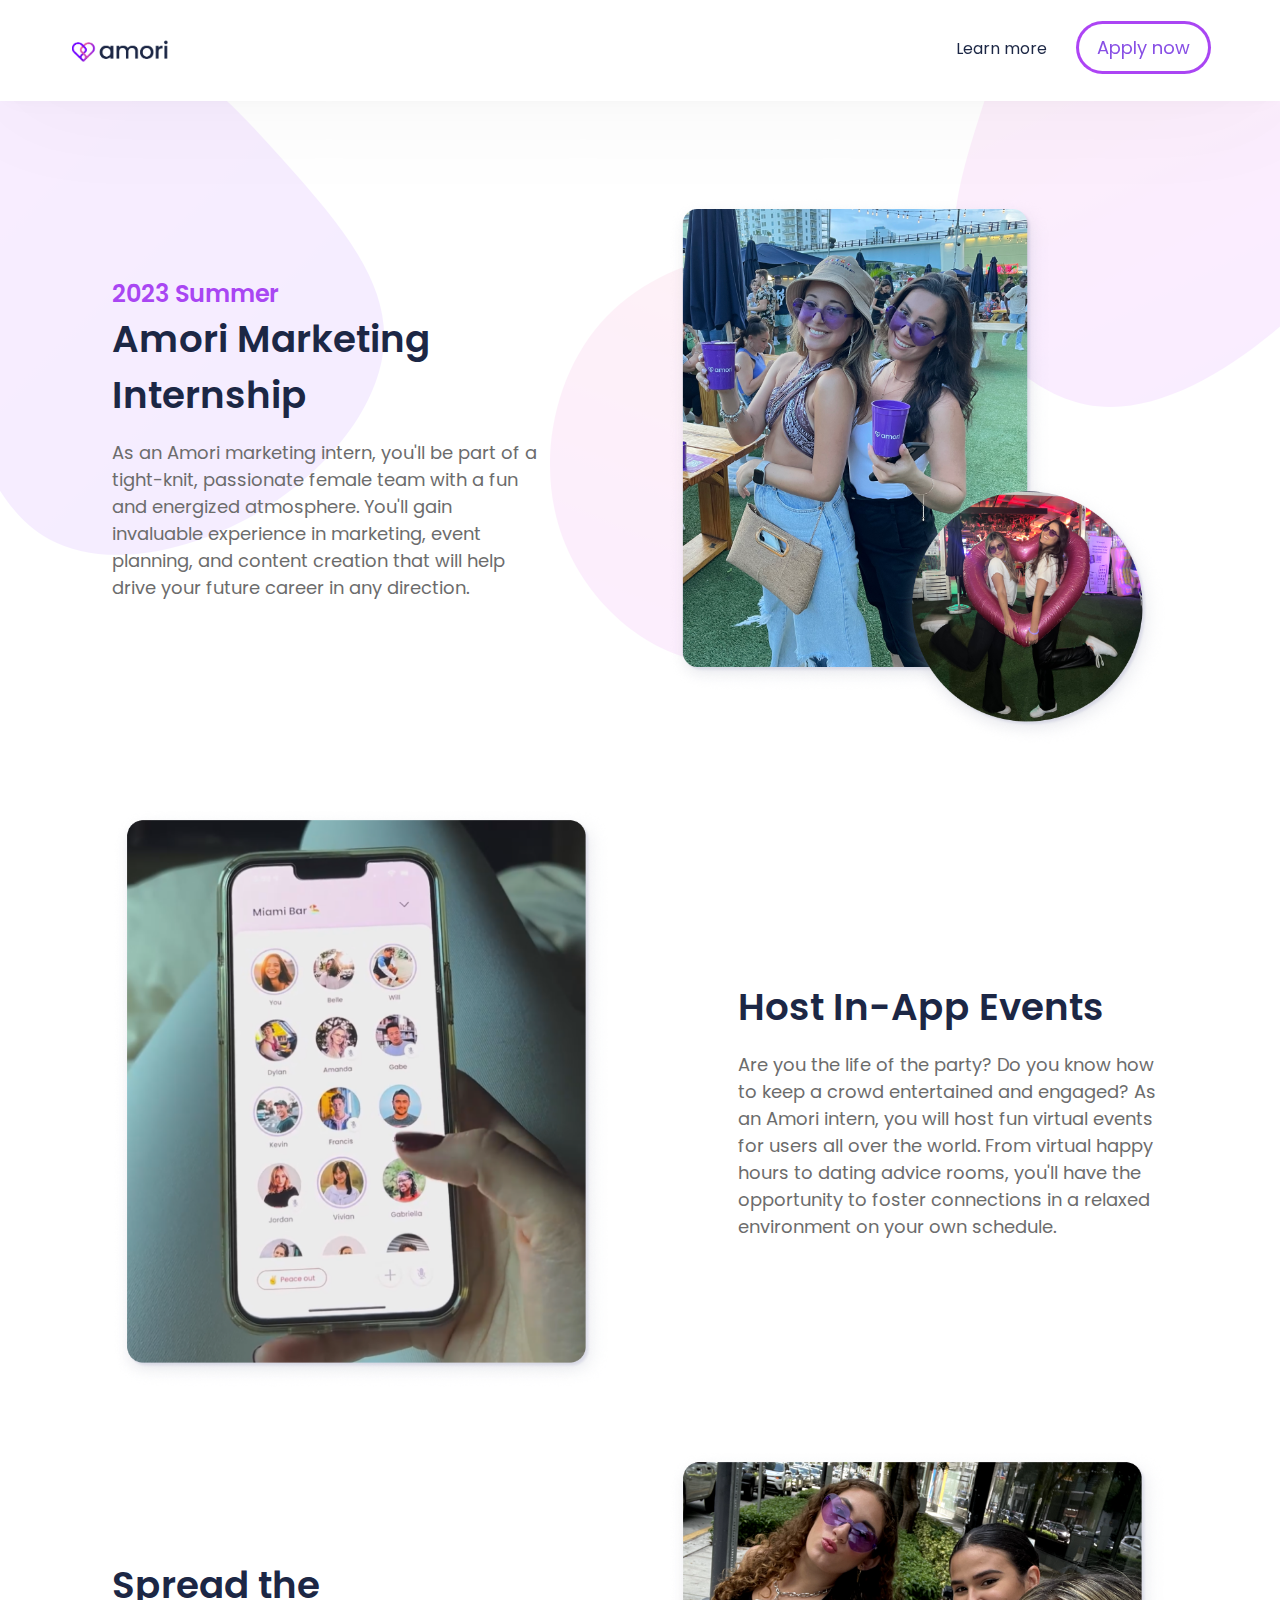
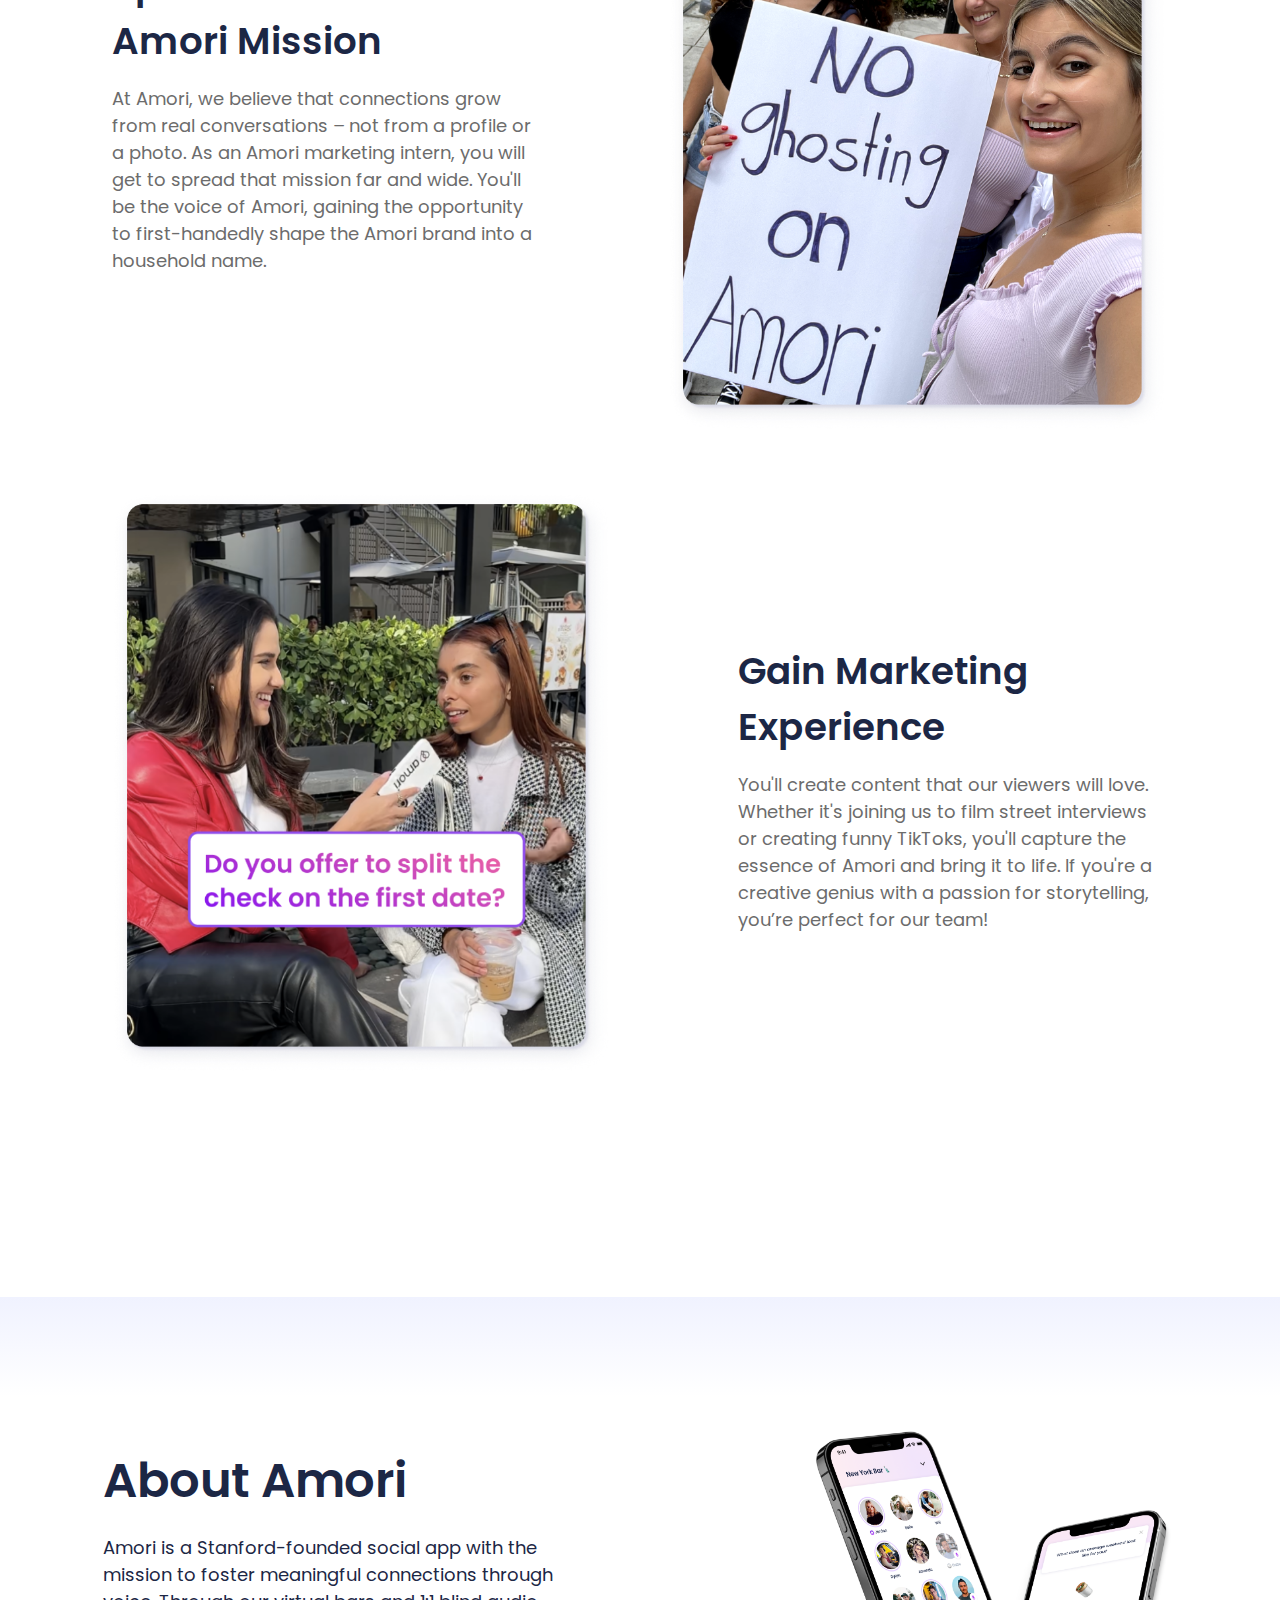
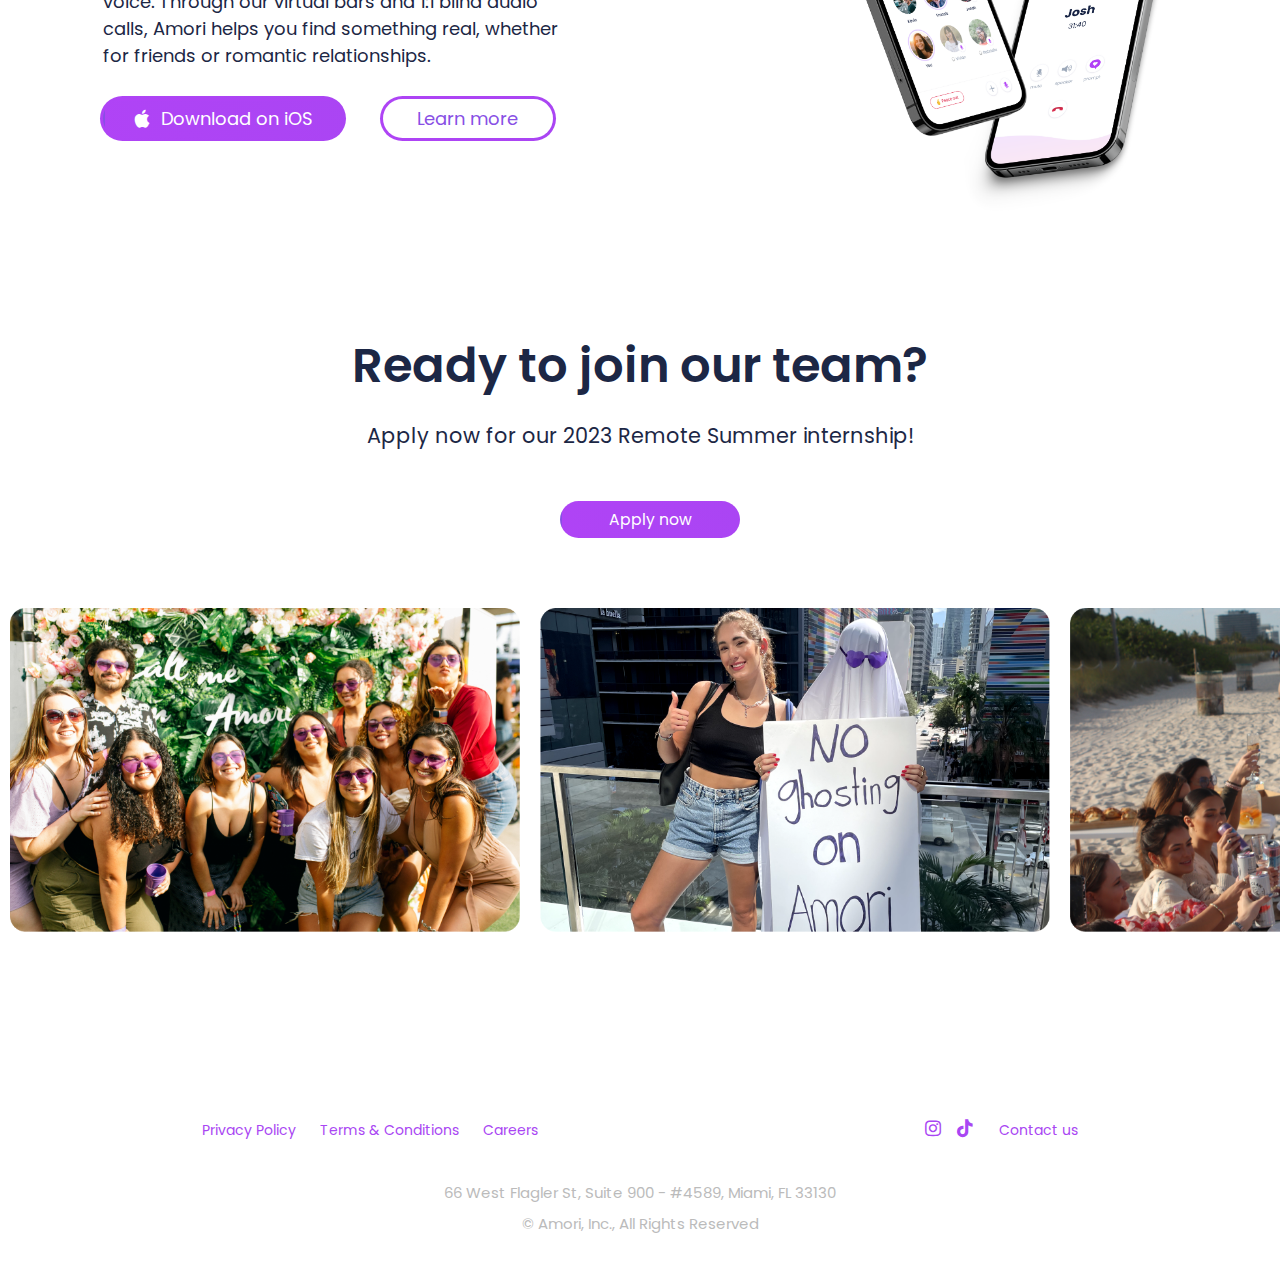
==== commit 763d0249: "updated typeform links to bitly" ====
--- a/about.html
+++ b/about.html
@@ -74,7 +74,7 @@
 
 
                         <li class="download">
-                            <a href="https://8b007oi46lq.typeform.com/to/jXLiyEuM" target="_blank" 
+                            <a href="https://bit.ly/3oxUEkx" target="_blank" 
                                 class="app-link">
                                 <div class="apply-button">
                                     <p>Apply now</p>
@@ -196,8 +196,8 @@
         <h1 id="join-text">Ready to join our team?</h1>
         <p id="apply-text">Apply now for our 2023 Remote Summer internship!</p>
         <div id="main-header-button-container-about-pg">
-        <a href="https://8b007oi46lq.typeform.com/to/jXLiyEuM" target="_blank">
-            <div id="apply-button-filled-purple" href="https://8b007oi46lq.typeform.com/to/jXLiyEuM">
+        <a href="https://bit.ly/3oxUEkx" target="_blank">
+            <div id="apply-button-filled-purple" href="https://bit.ly/3oxUEkx">
                 <p>Apply now</p>
             </div>
         </a>
